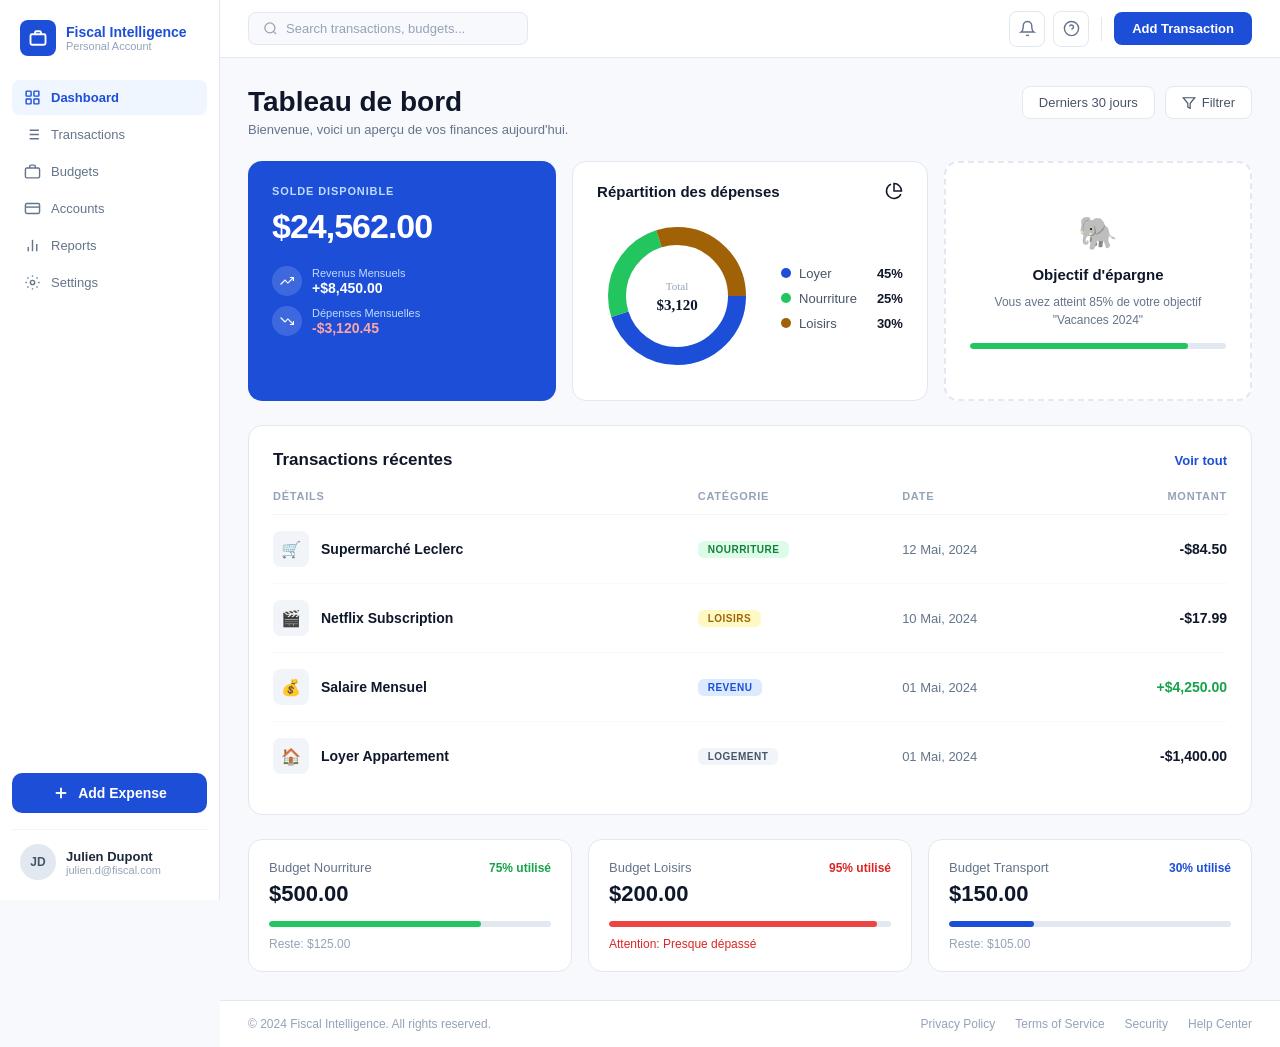
==== index.html @ 2ae81152 "Remove transaction.html, add budget-tracker.css and index.html for new budget tracking application s" ====
<!doctype html>
<html lang="fr">

<head>
    <meta charset="UTF-8" />
    <meta name="viewport" content="width=device-width, initial-scale=1.0" />
    <link rel="stylesheet" href="./budget-tracker.css" />
    <title>Fiscal Intelligence – Dashboard</title>
</head>

<body>

    <!-- ── Sidebar ── -->
    <aside class="sidebar">
        <div class="sidebar-brand">
            <div class="brand-icon">
                <svg viewBox="0 0 24 24" fill="none" stroke="currentColor" stroke-width="2.5">
                    <rect x="2" y="7" width="20" height="14" rx="2" />
                    <path d="M16 7V5a2 2 0 00-2-2h-4a2 2 0 00-2 2v2" />
                </svg>
            </div>
            <div>
                <div class="brand-name">Fiscal Intelligence</div>
                <div class="brand-sub">Personal Account</div>
            </div>
        </div>

        <nav class="sidebar-nav">
            <a href="#" class="nav-item active" data-page="dashboard">
                <svg viewBox="0 0 24 24" fill="none" stroke="currentColor" stroke-width="2">
                    <rect x="3" y="3" width="7" height="7" rx="1" />
                    <rect x="14" y="3" width="7" height="7" rx="1" />
                    <rect x="3" y="14" width="7" height="7" rx="1" />
                    <rect x="14" y="14" width="7" height="7" rx="1" />
                </svg>
                Dashboard
            </a>
            <a href="#" class="nav-item" data-page="transactions">
                <svg viewBox="0 0 24 24" fill="none" stroke="currentColor" stroke-width="2">
                    <path d="M8 6h13M8 12h13M8 18h13M3 6h.01M3 12h.01M3 18h.01" />
                </svg>
                Transactions
            </a>
            <a href="#" class="nav-item" data-page="budgets">
                <svg viewBox="0 0 24 24" fill="none" stroke="currentColor" stroke-width="2">
                    <rect x="2" y="7" width="20" height="14" rx="2" />
                    <path d="M16 7V5a2 2 0 00-2-2h-4a2 2 0 00-2 2v2" />
                </svg>
                Budgets
            </a>
            <a href="#" class="nav-item" data-page="accounts">
                <svg viewBox="0 0 24 24" fill="none" stroke="currentColor" stroke-width="2">
                    <rect x="2" y="5" width="20" height="14" rx="2" />
                    <line x1="2" y1="10" x2="22" y2="10" />
                </svg>
                Accounts
            </a>
            <a href="#" class="nav-item" data-page="reports">
                <svg viewBox="0 0 24 24" fill="none" stroke="currentColor" stroke-width="2">
                    <line x1="18" y1="20" x2="18" y2="10" />
                    <line x1="12" y1="20" x2="12" y2="4" />
                    <line x1="6" y1="20" x2="6" y2="14" />
                </svg>
                Reports
            </a>
            <a href="#" class="nav-item" data-page="settings">
                <svg viewBox="0 0 24 24" fill="none" stroke="currentColor" stroke-width="2">
                    <circle cx="12" cy="12" r="3" />
                    <path
                        d="M19.07 4.93l-1.41 1.41M4.93 4.93l1.41 1.41M12 2v2M12 20v2M2 12h2M20 12h2M19.07 19.07l-1.41-1.41M4.93 19.07l1.41-1.41" />
                </svg>
                Settings
            </a>
        </nav>

        <button class="add-expense-btn" id="addExpenseBtn">
            <svg viewBox="0 0 24 24" fill="none" stroke="currentColor" stroke-width="2.5">
                <line x1="12" y1="5" x2="12" y2="19" />
                <line x1="5" y1="12" x2="19" y2="12" />
            </svg>
            Add Expense
        </button>

        <div class="sidebar-user">
            <div class="user-avatar">JD</div>
            <div>
                <div class="user-name">Julien Dupont</div>
                <div class="user-email">julien.d@fiscal.com</div>
            </div>
        </div>
    </aside>

    <!-- ── Main ── -->
    <div class="main-wrapper">

        <!-- Top bar -->
        <header class="topbar">
            <div class="search-box">
                <svg viewBox="0 0 24 24" fill="none" stroke="currentColor" stroke-width="2">
                    <circle cx="11" cy="11" r="8" />
                    <path d="m21 21-4.35-4.35" />
                </svg>
                <input type="text" placeholder="Search transactions, budgets..." />
            </div>
            <div class="topbar-actions">
                <button class="icon-btn">
                    <svg viewBox="0 0 24 24" fill="none" stroke="currentColor" stroke-width="2">
                        <path d="M18 8A6 6 0 006 8c0 7-3 9-3 9h18s-3-2-3-9M13.73 21a2 2 0 01-3.46 0" />
                    </svg>
                </button>
                <button class="icon-btn">
                    <svg viewBox="0 0 24 24" fill="none" stroke="currentColor" stroke-width="2">
                        <circle cx="12" cy="12" r="10" />
                        <path d="M9.09 9a3 3 0 015.83 1c0 2-3 3-3 3M12 17h.01" />
                        
                    </svg>
                </button>
                <div class="topbar-divider"></div>
                <button class="btn-add-transaction">Add Transaction</button>
            </div>
        </header>

        <!-- Page content rendered by JS -->
        <main class="page-content" id="pageContent"></main>

        <footer class="page-footer">
            <span>© 2024 Fiscal Intelligence. All rights reserved.</span>
            <div class="footer-links">
                <a href="#">Privacy Policy</a>
                <a href="#">Terms of Service</a>
                <a href="#">Security</a>
                <a href="#">Help Center</a>
            </div>
        </footer>
    </div>

</body>
<script type="module" src="./main.js"></script>

</html>
---- budget-tracker.css ----
* {
  margin: 0;
  padding: 0;
  box-sizing: border-box;
}

body {
  font-family: "Trebuchet MS", "Lucida Sans Unicode", Arial, sans-serif;
  display: flex;
  min-height: 100vh;
  background: #f8f9fc;
  color: #1e293b;
}

/* ── Sidebar ── */
.sidebar {
  width: 220px;
  flex-shrink: 0;
  background: white;
  border-right: 1px solid #e2e8f0;
  display: flex;
  flex-direction: column;
  padding: 20px 12px;
  position: fixed;
  top: 0;
  left: 0;
  height: 100vh;
}

.sidebar-brand {
  display: flex;
  align-items: center;
  gap: 10px;
  padding: 0 8px 24px;
}

.brand-icon {
  width: 36px;
  height: 36px;
  background: #1d4ed8;
  border-radius: 8px;
  display: flex;
  align-items: center;
  justify-content: center;
  flex-shrink: 0;
}

.brand-icon svg {
  width: 18px;
  height: 18px;
  stroke: white;
}

.brand-name {
  font-size: 14px;
  font-weight: 700;
  color: #1d4ed8;
  line-height: 1.2;
}

.brand-sub {
  font-size: 11px;
  color: #94a3b8;
}

/* Nav */
.sidebar-nav {
  display: flex;
  flex-direction: column;
  gap: 2px;
  flex: 1;
}

.nav-item {
  display: flex;
  align-items: center;
  gap: 10px;
  padding: 9px 12px;
  border-radius: 8px;
  font-size: 13px;
  font-weight: 500;
  color: #64748b;
  text-decoration: none;
  cursor: pointer;
  transition:
    background 0.15s,
    color 0.15s;
}

.nav-item svg {
  width: 17px;
  height: 17px;
  flex-shrink: 0;
}

.nav-item:hover {
  background: #f1f5f9;
  color: #1e293b;
}

.nav-item.active {
  background: #eff6ff;
  color: #1d4ed8;
  font-weight: 600;
}

/* Add expense button */
.add-expense-btn {
  display: flex;
  align-items: center;
  justify-content: center;
  gap: 8px;
  background: #1d4ed8;
  color: white;
  border: none;
  border-radius: 10px;
  padding: 11px 16px;
  font-size: 14px;
  font-weight: 600;
  cursor: pointer;
  margin: 16px 0;
  font-family: inherit;
  transition: background 0.15s;
}

.add-expense-btn svg {
  width: 18px;
  height: 18px;
}

.add-expense-btn:hover {
  background: #1e40af;
}

/* User */
.sidebar-user {
  display: flex;
  align-items: center;
  gap: 10px;
  padding: 14px 8px 0;
  border-top: 1px solid #f1f5f9;
}

.user-avatar {
  width: 36px;
  height: 36px;
  border-radius: 50%;
  background: #e2e8f0;
  display: flex;
  align-items: center;
  justify-content: center;
  font-size: 12px;
  font-weight: 700;
  color: #475569;
  flex-shrink: 0;
  overflow: hidden;
}

.user-avatar img {
  width: 100%;
  height: 100%;
  object-fit: cover;
}

.user-name {
  font-size: 13px;
  font-weight: 600;
  color: #1e293b;
}

.user-email {
  font-size: 11px;
  color: #94a3b8;
}

/* ── Main wrapper ── */
.main-wrapper {
  margin-left: 220px;
  flex: 1;
  display: flex;
  flex-direction: column;
  min-height: 100vh;
}

/* ── Topbar ── */
.topbar {
  background: white;
  border-bottom: 1px solid #e2e8f0;
  height: 58px;
  display: flex;
  align-items: center;
  justify-content: space-between;
  padding: 0 28px;
  position: sticky;
  top: 0;
  z-index: 10;
}

.search-box {
  display: flex;
  align-items: center;
  gap: 8px;
  background: #f8f9fc;
  border: 1px solid #e2e8f0;
  border-radius: 8px;
  padding: 8px 14px;
  width: 280px;
}

.search-box svg {
  width: 15px;
  height: 15px;
  stroke: #94a3b8;
  flex-shrink: 0;
}

.search-box input {
  border: none;
  background: transparent;
  outline: none;
  font-size: 13px;
  color: #64748b;
  width: 100%;
  font-family: inherit;
}

.search-box input::placeholder {
  color: #94a3b8;
}

.topbar-actions {
  display: flex;
  align-items: center;
  gap: 8px;
}

.icon-btn {
  width: 36px;
  height: 36px;
  border: 1px solid #e2e8f0;
  border-radius: 8px;
  background: white;
  display: flex;
  align-items: center;
  justify-content: center;
  cursor: pointer;
}

.icon-btn svg {
  width: 17px;
  height: 17px;
  stroke: #64748b;
}

.topbar-divider {
  width: 1px;
  height: 24px;
  background: #e2e8f0;
  margin: 0 4px;
}

.btn-add-transaction {
  background: #1d4ed8;
  color: white;
  border: none;
  border-radius: 8px;
  padding: 9px 18px;
  font-size: 13px;
  font-weight: 600;
  cursor: pointer;
  font-family: inherit;
  transition: background 0.15s;
}

.btn-add-transaction:hover {
  background: #1e40af;
}

/* ── Page content ── */
.page-content {
  flex: 1;
  padding: 28px;
}

/* ── Dashboard page ── */
.dashboard-header {
  display: flex;
  align-items: flex-start;
  justify-content: space-between;
  margin-bottom: 24px;
}

.dashboard-header h1 {
  font-size: 28px;
  font-weight: 700;
  color: #0f172a;
  margin-bottom: 4px;
}

.dashboard-header-title {
  font-size: 28px;
  font-weight: 700;
  color: #0f172a;
  margin-top: 2rem;
  margin-bottom: 1rem;
}

.dashboard-header p {
  font-size: 13px;
  color: #64748b;
}

.header-filters {
  display: flex;
  gap: 10px;
}

.filter-btn {
  display: flex;
  align-items: center;
  gap: 6px;
  padding: 8px 16px;
  border: 1px solid #e2e8f0;
  border-radius: 8px;
  background: white;
  font-size: 13px;
  font-weight: 500;
  color: #475569;
  cursor: pointer;
  font-family: inherit;
}

.filter-btn svg {
  width: 14px;
  height: 14px;
}

/* Top cards row */
.top-cards {
  display: grid;
  grid-template-columns: 1fr 1fr 1fr;
  gap: 16px;
  margin-bottom: 24px;
}

/* Balance card */
.card-balance {
  background: #1d4ed8;
  border-radius: 14px;
  padding: 24px;
  color: white;
}

.card-balance-label {
  font-size: 11px;
  font-weight: 700;
  text-transform: uppercase;
  letter-spacing: 0.08em;
  color: #bfdbfe;
  margin-bottom: 10px;
}

.card-balance-amount {
  font-size: 34px;
  font-weight: 800;
  margin-bottom: 20px;
  letter-spacing: -1px;
}

.balance-stat {
  display: flex;
  align-items: center;
  gap: 10px;
  margin-bottom: 10px;
}

.stat-icon {
  width: 30px;
  height: 30px;
  border-radius: 50%;
  background: rgba(255, 255, 255, 0.15);
  display: flex;
  align-items: center;
  justify-content: center;
  flex-shrink: 0;
}

.stat-icon svg {
  width: 14px;
  height: 14px;
  stroke: white;
}

.stat-label {
  font-size: 11px;
  color: #bfdbfe;
  margin-bottom: 1px;
}

.stat-value {
  font-size: 14px;
  font-weight: 700;
  color: white;
}

.stat-value.negative {
  color: #fca5a5;
}

/* Donut chart card */
.card-donut {
  background: white;
  border: 1px solid #e2e8f0;
  border-radius: 14px;
  padding: 20px 24px;
}

.card-donut-title {
  font-size: 15px;
  font-weight: 700;
  color: #0f172a;
  margin-bottom: 16px;
  display: flex;
  align-items: center;
  justify-content: space-between;
}

.donut-body {
  display: flex;
  align-items: center;
  gap: 24px;
}

.donut-svg-wrap {
  flex-shrink: 0;
}

.donut-legend {
  display: flex;
  flex-direction: column;
  gap: 10px;
}

.legend-item {
  display: flex;
  align-items: center;
  justify-content: space-between;
  gap: 20px;
}

.legend-left {
  display: flex;
  align-items: center;
  gap: 8px;
}

.legend-dot {
  width: 10px;
  height: 10px;
  border-radius: 50%;
  flex-shrink: 0;
}

.legend-label {
  font-size: 13px;
  color: #475569;
}

.legend-pct {
  font-size: 13px;
  font-weight: 700;
  color: #0f172a;
}

/* Savings card */
.card-savings {
  background: white;
  border: 2px dashed #e2e8f0;
  border-radius: 14px;
  padding: 20px 24px;
  display: flex;
  flex-direction: column;
  align-items: center;
  justify-content: center;
  text-align: center;
  gap: 10px;
}

.savings-icon {
  font-size: 32px;
  margin-bottom: 4px;
}

.savings-title {
  font-size: 15px;
  font-weight: 700;
  color: #0f172a;
}

.savings-sub {
  font-size: 12px;
  color: #64748b;
  line-height: 1.5;
}

.savings-progress-track {
  width: 100%;
  background: #e2e8f0;
  border-radius: 99px;
  height: 6px;
  overflow: hidden;
  margin-top: 4px;
}

.savings-progress-fill {
  background: #22c55e;
  height: 100%;
  border-radius: 99px;
  width: 85%;
}

/* ── Recent transactions ── */
.transactions-card {
  background: white;
  border: 1px solid #e2e8f0;
  border-radius: 14px;
  padding: 24px;
  margin-bottom: 24px;
}

.transactions-header {
  display: flex;
  align-items: center;
  justify-content: space-between;
  margin-bottom: 20px;
}

.transactions-header h2 {
  font-size: 17px;
  font-weight: 700;
  color: #0f172a;
}

.voir-tout {
  font-size: 13px;
  font-weight: 600;
  color: #1d4ed8;
  text-decoration: none;
  cursor: pointer;
}

/* ── Main layout: form + right cards ── */
.main-element {
  display: flex;
  align-items: flex-start;
  gap: 20px;
  width: 100%;
  margin-bottom: 2rem;
}

.left-side {
  flex: 1;
}

/* ── Form card ── */
form {
  background: white;
  border: 1px solid #e2e8f0;
  border-radius: 12px;
  padding: 24px;
  flex: 1;
  display: flex;
  flex-direction: column;
  gap: 0;
  height: auto;
  width: auto;
}

.container-input {
  display: flex;
  flex-direction: row;
  gap: 16px;
  margin-bottom: 20px;
}

label {
  font-size: 11px;
  font-weight: 700;
  color: #64748b;
  text-transform: uppercase;
  letter-spacing: 0.05em;
  margin-bottom: 6px;
  display: block;
}

/* Amount field */
.input-left {
  display: flex;
  flex-direction: column;
  flex: 1;
}

.input-container {
  display: flex;
  align-items: center;
  border: 1px solid #e2e8f0;
  border-radius: 8px;
  overflow: hidden;
  margin-top: 0;
  padding: 0;
  gap: 0;
}

.currency-prefix {
  padding: 0 12px;
  font-size: 15px;
  font-weight: 600;
  color: #475569;
  background: #f8f9fc;
  border-right: 1px solid #e2e8f0;
  height: 42px;
  display: flex;
  align-items: center;
}

.montant-input {
  flex: 1;
  border: none;
  outline: none;
  padding: 0 12px;
  font-size: 18px;
  font-weight: 700;
  color: #1e293b;
  height: 42px;
  font-family: inherit;
  width: 80px;
}

.montant {
  border: none;
  border-left: 1px solid #e2e8f0;
  background: #f8f9fc;
  padding: 0 10px;
  font-size: 13px;
  font-weight: 500;
  color: #475569;
  outline: none;
  height: 42px;
  font-family: inherit;
  cursor: pointer;
  border-radius: 0;
}

.input-icon {
  width: 16px;
  height: 16px;
  opacity: 0.4;
  margin: 0 10px;
}

.date-input {
  flex: 1;
  border: none;
  outline: none;
  padding: 0 10px;
  font-size: 13px;
  color: #1e293b;
  font-family: inherit;
  height: 42px;
  background: transparent;
}

/* Expense name field */
.input-right {
  display: flex;
  flex-direction: column;
  flex: 1;
}

.nom-depense-input {
  border: 1px solid #e2e8f0;
  border-radius: 8px;
  padding: 0 14px;
  height: 42px;
  font-size: 14px;
  color: #1e293b;
  outline: none;
  font-family: inherit;
  width: 100%;
}

.nom-depense-input:focus {
  border-color: #93c5fd;
  box-shadow: 0 0 0 3px rgba(59, 130, 246, 0.08);
}

.nom-depense-input::placeholder {
  color: #cbd5e1;
}

/* Categories */
.categorie-container {
  display: flex;
  gap: 8px;
  align-items: center;
}

.categorie-item {
  display: flex;
  flex-direction: column;
  align-items: center;
  gap: 5px;
  padding: 10px 14px;
  border-radius: 10px;
  border: 1.5px solid #e2e8f0;
  cursor: pointer;
  transition: border-color 0.15s, background 0.15s;
  min-width: 70px;
}

.categorie-item:hover {
  border-color: #93c5fd;
}

.categorie-item.selected {
  border-color: #1d4ed8;
  background-color: #eff6ff;
}

.cat-icon {
  width: 22px;
  height: 22px;
}

.categorie-txt {
  font-size: 11px;
  font-weight: 500;
  color: #64748b;
}

.categorie-item.selected .categorie-txt {
  color: #1d4ed8;
}

/* Notes */
.note-container {
  display: flex;
  flex-direction: column;
  gap: 6px;
  margin-bottom: 20px;
}

textarea {
  border: 1px solid #e2e8f0;
  border-radius: 8px;
  padding: 12px 14px;
  font-size: 13px;
  color: #1e293b;
  font-family: inherit;
  resize: none;
  outline: none;
  height: 90px;
  width: 100%;
}

textarea:focus {
  border-color: #93c5fd;
}

textarea::placeholder {
  color: #cbd5e1;
}

/* Buttons */
.btn-container {
  display: flex;
  justify-content: flex-end;
  gap: 12px;
}

.btn-cancel {
  background: transparent;
  border: none;
  padding: 10px 20px;
  font-size: 14px;
  font-weight: 500;
  color: #94a3b8;
  cursor: pointer;
  font-family: inherit;
  border-radius: 8px;
}

.btn-cancel:hover {
  color: #64748b;
  background: #f8f9fc;
}

.btn-save {
  background: #1d4ed8;
  color: white;
  border: none;
  padding: 10px 22px;
  font-size: 14px;
  font-weight: 600;
  border-radius: 8px;
  cursor: pointer;
  font-family: inherit;
}

.btn-save:hover {
  background: #1e40af;
}

/* ── Right side cards ── */
.right-side {
  width: 240px;
  flex-shrink: 0;
  display: flex;
  flex-direction: column;
  gap: 14px;
}

.card {
  border-radius: 12px;
  padding: 18px 20px;
}

.card-blue {
  background: #1d4ed8;
  color: white;
}

.card-blue-title {
  font-size: 15px;
  font-weight: 700;
  margin-bottom: 8px;
  color: white;
}

.card-blue-text {
  font-size: 12px;
  line-height: 1.6;
  color: #bfdbfe;
}

.card-budget {
  background: white;
  border: 1px solid #e2e8f0;
}

.card-tip {
  background: white;
  border: 1px solid #e2e8f0;
}

.card-section-label {
  font-size: 10px;
  font-weight: 700;
  text-transform: uppercase;
  letter-spacing: 0.07em;
  color: #94a3b8;
  margin-bottom: 14px;
}

.budget-amounts {
  display: flex;
  justify-content: space-between;
  margin-bottom: 10px;
}

.budget-sub-label {
  font-size: 11px;
  color: #94a3b8;
  margin-bottom: 2px;
}

.budget-spent {
  font-size: 20px;
  font-weight: 700;
  color: #0f172a;
}

.budget-total-col {
  text-align: right;
}

.budget-total {
  font-size: 15px;
  font-weight: 600;
  color: #0f172a;
}

.progress-bar-track {
  background: #e2e8f0;
  border-radius: 99px;
  height: 6px;
  margin-bottom: 12px;
  overflow: hidden;
}

.progress-bar-fill {
  background: #22c55e;
  height: 100%;
  border-radius: 99px;
  width: 68%;
}

.budget-info-box {
  background: #eff6ff;
  border-radius: 8px;
  padding: 10px 12px;
  display: flex;
  gap: 8px;
  align-items: flex-start;
}

.info-icon {
  width: 14px;
  height: 14px;
  opacity: 0.5;
  margin-top: 1px;
  flex-shrink: 0;
}

.budget-info-box p {
  font-size: 11px;
  color: #1e40af;
  line-height: 1.5;
}

.budget-info-box strong {
  font-weight: 700;
}

.tip-label {
  font-size: 10px;
  font-weight: 700;
  text-transform: uppercase;
  letter-spacing: 0.07em;
  color: #94a3b8;
  margin-bottom: 10px;
}

.tip-text {
  font-size: 12px;
  color: #475569;
  line-height: 1.6;
  font-style: italic;
}

/* Table */
.tx-table {
  width: 100%;
  border-collapse: collapse;
}

.tx-table thead tr {
  border-bottom: 1px solid #f1f5f9;
}

.tx-table th {
  font-size: 11px;
  font-weight: 700;
  text-transform: uppercase;
  letter-spacing: 0.07em;
  color: #94a3b8;
  padding: 0 0 12px;
  text-align: left;
}

.tx-table th:last-child {
  text-align: right;
}

.tx-table tbody tr {
  border-bottom: 1px solid #f8f9fc;
  transition: background 0.1s;
}

.tx-table tbody tr:hover {
  background: #f8f9fc;
}

.tx-table tbody tr:last-child {
  border-bottom: none;
}

.tx-table td {
  padding: 16px 0;
  font-size: 14px;
  color: #1e293b;
}

.tx-table td:last-child {
  text-align: right;
  font-weight: 700;
}

.tx-detail {
  display: flex;
  align-items: center;
  gap: 12px;
}

.tx-icon {
  width: 36px;
  height: 36px;
  border-radius: 8px;
  background: #f1f5f9;
  display: flex;
  align-items: center;
  justify-content: center;
  font-size: 16px;
  flex-shrink: 0;
}

.tx-name {
  font-size: 14px;
  font-weight: 600;
  color: #0f172a;
}

.tx-badge {
  display: inline-block;
  padding: 3px 10px;
  border-radius: 6px;
  font-size: 10px;
  font-weight: 700;
  letter-spacing: 0.05em;
  text-transform: uppercase;
}

.badge-nourriture {
  background: #dcfce7;
  color: #15803d;
}
.badge-loisirs {
  background: #fef9c3;
  color: #a16207;
}
.badge-revenu {
  background: #dbeafe;
  color: #1d4ed8;
}
.badge-logement {
  background: #f1f5f9;
  color: #475569;
}

.tx-date {
  font-size: 13px;
  color: #64748b;
}

.tx-amount.positive {
  color: #16a34a;
}
.tx-amount.negative {
  color: #0f172a;
}

/* ── Budget cards ── */
.budget-cards {
  display: grid;
  grid-template-columns: repeat(3, 1fr);
  gap: 16px;
}

.budget-card {
  background: white;
  border: 1px solid #e2e8f0;
  border-radius: 14px;
  padding: 20px;
}

.budget-card-header {
  display: flex;
  align-items: center;
  justify-content: space-between;
  margin-bottom: 6px;
}

.budget-card-name {
  font-size: 13px;
  font-weight: 500;
  color: #64748b;
}

.budget-card-pct {
  font-size: 12px;
  font-weight: 700;
}

.pct-normal {
  color: #16a34a;
}
.pct-warning {
  color: #dc2626;
}
.pct-ok {
  color: #1d4ed8;
}

.budget-card-amount {
  font-size: 22px;
  font-weight: 700;
  color: #0f172a;
  margin-bottom: 14px;
}

.budget-track {
  background: #e2e8f0;
  border-radius: 99px;
  height: 6px;
  overflow: hidden;
  margin-bottom: 10px;
}

.budget-fill {
  height: 100%;
  border-radius: 99px;
}

.fill-green {
  background: #22c55e;
}
.fill-red {
  background: #ef4444;
}

.fill-blue {
  background: #1d4ed8;
}

.budget-rest {
  font-size: 12px;
  color: #94a3b8;
}

.budget-rest.warning {
  color: #dc2626;
}

/* ── Placeholder pages ── */
.placeholder-page {
  display: flex;
  flex-direction: column;
  align-items: center;
  justify-content: center;
  height: 60vh;
  gap: 12px;
  color: #94a3b8;
}

.placeholder-page h2 {
  font-size: 22px;
  color: #475569;
}

.placeholder-page p {
  font-size: 14px;
}

/* ── Footer ── */
.page-footer {
  border-top: 1px solid #e2e8f0;
  padding: 16px 28px;
  display: flex;
  align-items: center;
  justify-content: space-between;
  background: white;
}

.page-footer span {
  font-size: 12px;
  color: #94a3b8;
}

.footer-links {
  display: flex;
  gap: 20px;
}

.footer-links a {
  font-size: 12px;
  color: #94a3b8;
  text-decoration: none;
}

.footer-links a:hover {
  color: #64748b;
}
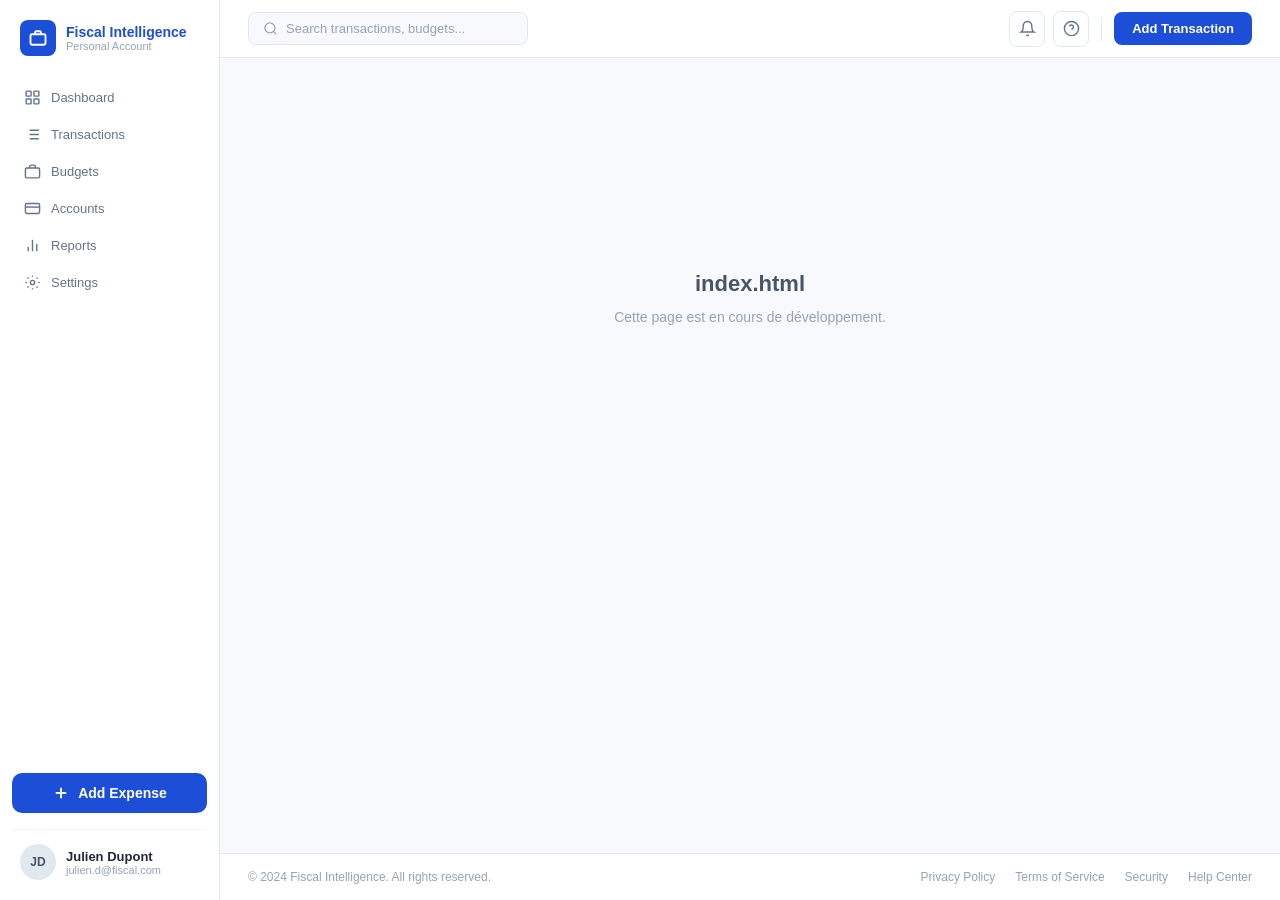
==== commit ce1f9712: "feat: Enhance expense management with async operations and budget calculations" ====
--- a/index.html
+++ b/index.html
@@ -4,6 +4,7 @@
 <head>
     <meta charset="UTF-8" />
     <meta name="viewport" content="width=device-width, initial-scale=1.0" />
+    <meta http-equiv="Content-Security-Policy" content="default-src 'self'; script-src 'self' 'unsafe-inline'; style-src 'self' 'unsafe-inline'; img-src 'self' data: https:; connect-src 'self' http://localhost:3000 ws://localhost:3000; font-src 'self' data:;" />
     <link rel="stylesheet" href="./budget-tracker.css" />
     <title>Fiscal Intelligence – Dashboard</title>
 </head>
--- a/budget-tracker.css
+++ b/budget-tracker.css
@@ -191,7 +191,9 @@
   align-items: center;
   justify-content: space-between;
   padding: 0 28px;
-  position: sticky;
+  position: fixed;
+  max-width: calc(100% - 220px);
+  width: 100%;
   top: 0;
   z-index: 10;
 }
@@ -288,6 +290,7 @@
   align-items: flex-start;
   justify-content: space-between;
   margin-bottom: 24px;
+  margin-top: 48px;
 }
 
 .dashboard-header h1 {
@@ -877,7 +880,7 @@
 .budget-spent {
   font-size: 20px;
   font-weight: 700;
-  color: #0f172a;
+  color: #dc2626;
 }
 
 .budget-total-col {
@@ -887,7 +890,7 @@
 .budget-total {
   font-size: 15px;
   font-weight: 600;
-  color: #0f172a;
+  color: #16a34a;
 }
 
 .progress-bar-track {
@@ -902,7 +905,7 @@
   background: #22c55e;
   height: 100%;
   border-radius: 99px;
-  width: 68%;
+  /* width: 68%; */
 }
 
 .budget-info-box {
@@ -1056,7 +1059,7 @@
   color: #16a34a;
 }
 .tx-amount.negative {
-  color: #0f172a;
+  color: #dc2626;
 }
 
 /* ── Budget cards ── */
